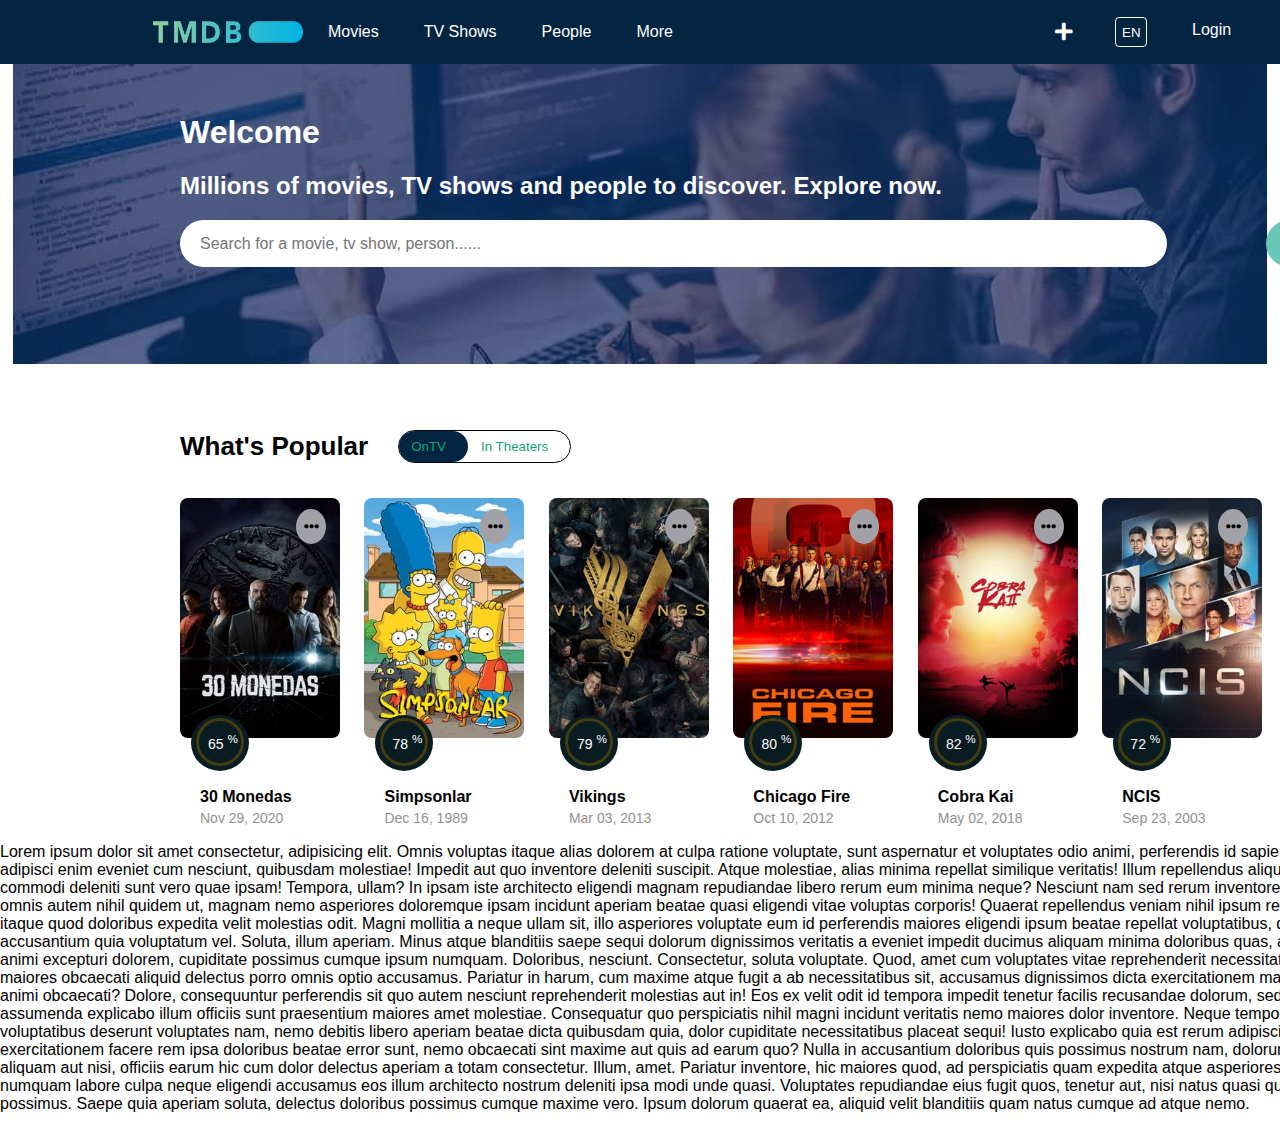
==== index.html @ 89f61e43 "header, card added" ====
<!DOCTYPE html>
<html lang="en">

<head>
    <meta charset="UTF-8">
    <meta name="viewport" content="width=device-width, initial-scale=1.0">
    <link rel="stylesheet" href="main.css">
    <link rel="stylesheet" href="FA/css/all.min.css">
    <title>The Movie Database (TMDb)</title>
</head>

<body>
    <div class="container">
        <div class="header" id="head">
            <div class="header__logo">
                <a href="#">
                    <img src="images/logo.png" alt="">
                </a>
            </div>
            <div class="header__left">
                <ul class="header__links">
                    <li class="header__link">
                        <a href="#">Movies</a>
                        <ul class="header__link-box">
                            <li><a href="#">Popular</a></li>
                            <li><a href="#">Now Playing</a></li>
                            <li><a href="#">Upcoming</a></li>
                            <li><a href="#">Top Rated</a></li>
                        </ul>
                    </li>
                    <li class="header__link">
                        <a href="#">TV Shows</a>
                        <ul class="header__link-box">
                            <li><a href="#">Popular</a></li>
                            <li><a href="#">Airing Today</a></li>
                            <li><a href="#">On TV</a></li>
                            <li><a href="#">Top Rated</a></li>
                        </ul>
                    </li>
                    <li class="header__link">
                        <a href="#">People</a>
                        <ul class="header__link-box">
                            <li><a href="#">Popular People</a></li>
                        </ul>
                    </li>
                    <li class="header__link">
                        <a href="#">More</a>
                        <ul class="header__link-box">
                            <li><a href="#">Discussions</a></li>
                            <li><a href="#">Leaderboard</a></li>
                            <li><a href="#">Support</a></li>
                            <li><a href="#">API</a></li>
                        </ul>
                    </li>
                </ul>
            </div>
            <div class="header__right">
                <i class="fas fa-plus">
                </i>
                <button type="button" class=" header__button">EN</button>
                <a href="#">Login</a>
                <a href="#">JoinTMDb</a>
                <i class="fas fa-search">
                </i>
            </div>
        </div>
        <div class="back">
            <h1>Welcome</h1>
            <h2>Millions of movies, TV shows and people to discover. Explore now.</h2>
            <div class="back__input">
                <input type="text" placeholder="Search for a movie, tv show, person......">
            </div>
            <div class="back__search">
                <button type="button">Search</button>
            </div>
        </div>
        <div class="card__header">
            <h1>What's Popular</h1>
            <div class="card__header-click">
                <button id="on" type=" button" class="click__on" onclick="onn()"><a href="#">OnTV</a></button>
                <button id="off" type=" button" class="click__off" onclick="foo()"><a href="#">In Theaters</a></button>
            </div>
        </div>
        <div class="card">
            <div class="card__block">
                <ul>
                    <li>
                        <i onclick="threeDot()" class=" fas fa-ellipsis-h"></i>
                        <br>
                        <br>
                        <ul class=" card__block-box">
                            <div id="box" class="box__one">
                                <li>
                                    <h5>Want to rate or add this item to a list?</h5>
                                </li>
                                <li><a href="#">Login <i class="fas fa-angle-right"></i></a></li>
                            </div>
                            <div id="box2" class="box__two">
                                <li>
                                    <h5>Not a member?</h5>
                                </li>
                                <li><a href="#">Sign up and join the community <i class="fas fa-angle-right"></i></a>
                                </li>
                            </div>
                        </ul>
                    </li>
                </ul>
                <a href="#"><img src="images/1.jpg" alt=""></a>
                <div class="card__block-percent">
                    <span>65 <sup>%</sup></span>
                    <div class="line__one"></div>
                </div>
                <h4>30 Monedas</h4>
                <p>Nov 29, 2020</p>
            </div>
            <div class="card__block">
                <ul>
                    <li>
                        <i onclick="threeDot()" class=" fas fa-ellipsis-h"></i>
                        <br>
                        <br>
                        <ul class=" card__block-box">
                            <div id="box" class="box__one">
                                <li>
                                    <h5>Want to rate or add this item to a list?</h5>
                                </li>
                                <li><a href="#">Login <i class="fas fa-angle-right"></i></a></li>
                            </div>
                            <div id="box2" class="box__two">
                                <li>
                                    <h5>Not a member?</h5>
                                </li>
                                <li><a href="#">Sign up and join the community <i class="fas fa-angle-right"></i></a>
                                </li>
                            </div>
                        </ul>
                    </li>
                </ul>
                <a href="#"><img src="images/2.jpg" alt=""></a>
                <div class="card__block-percent">
                    <span>78 <sup>%</sup></span>
                    <div class="line__one"></div>
                </div>
                <h4>Simpsonlar</h4>
                <p>Dec 16, 1989</p>
            </div>
            <div class="card__block">
                <ul>
                    <li>
                        <i onclick="threeDot()" class=" fas fa-ellipsis-h"></i>
                        <br>
                        <br>
                        <ul class=" card__block-box">
                            <div id="box" class="box__one">
                                <li>
                                    <h5>Want to rate or add this item to a list?</h5>
                                </li>
                                <li><a href="#">Login <i class="fas fa-angle-right"></i></a></li>
                            </div>
                            <div id="box2" class="box__two">
                                <li>
                                    <h5>Not a member?</h5>
                                </li>
                                <li><a href="#">Sign up and join the community <i class="fas fa-angle-right"></i></a>
                                </li>
                            </div>
                        </ul>
                    </li>
                </ul>
                <a href="#"><img src="images/3.jpg" alt=""></a>
                <div class="card__block-percent">
                    <span>79 <sup>%</sup></span>
                    <div class="line__one"></div>
                </div>
                <h4>Vikings</h4>
                <p>Mar 03, 2013</p>
            </div>
            <div class="card__block">
                <ul>
                    <li>
                        <i onclick="threeDot()" class=" fas fa-ellipsis-h"></i>
                        <br>
                        <br>
                        <ul class=" card__block-box">
                            <div id="box" class="box__one">
                                <li>
                                    <h5>Want to rate or add this item to a list?</h5>
                                </li>
                                <li><a href="#">Login <i class="fas fa-angle-right"></i></a></li>
                            </div>
                            <div id="box2" class="box__two">
                                <li>
                                    <h5>Not a member?</h5>
                                </li>
                                <li><a href="#">Sign up and join the community <i class="fas fa-angle-right"></i></a>
                                </li>
                            </div>
                        </ul>
                    </li>
                </ul>
                <a href="#"><img src="images/4.jpg" alt=""></a>
                <div class="card__block-percent">
                    <span>80 <sup>%</sup></span>
                    <div class="line__one"></div>
                </div>
                <h4>Chicago Fire</h4>
                <p>Oct 10, 2012</p>
            </div>
            <div class="card__block">
                <ul>
                    <li>
                        <i onclick="threeDot()" class=" fas fa-ellipsis-h"></i>
                        <br>
                        <br>
                        <ul class=" card__block-box">
                            <div id="box" class="box__one">
                                <li>
                                    <h5>Want to rate or add this item to a list?</h5>
                                </li>
                                <li><a href="#">Login <i class="fas fa-angle-right"></i></a></li>
                            </div>
                            <div id="box2" class="box__two">
                                <li>
                                    <h5>Not a member?</h5>
                                </li>
                                <li><a href="#">Sign up and join the community <i class="fas fa-angle-right"></i></a>
                                </li>
                            </div>
                        </ul>
                    </li>
                </ul>
                <a href="#"><img src="images/5.jpg" alt=""></a>
                <div class="card__block-percent">
                    <span>82 <sup>%</sup></span>
                    <div class="line__one"></div>
                </div>
                <h4>Cobra Kai</h4>
                <p>May 02, 2018</p>
            </div>
            <div class="card__block">
                <ul>
                    <li>
                        <i onclick="threeDot()" class=" fas fa-ellipsis-h"></i>
                        <br>
                        <br>
                        <ul class=" card__block-box">
                            <div id="box" class="box__one">
                                <li>
                                    <h5>Want to rate or add this item to a list?</h5>
                                </li>
                                <li><a href="#">Login <i class="fas fa-angle-right"></i></a></li>
                            </div>
                            <div id="box2" class="box__two">
                                <li>
                                    <h5>Not a member?</h5>
                                </li>
                                <li><a href="#">Sign up and join the community <i class="fas fa-angle-right"></i></a>
                                </li>
                            </div>
                        </ul>
                    </li>
                </ul>
                <a href="#"><img src="images/6.jpg" alt=""></a>
                <div class="card__block-percent">
                    <span>72 <sup>%</sup></span>
                    <div class="line__one"></div>
                </div>
                <h4>NCIS</h4>
                <p>Sep 23, 2003</p>
            </div>
            <div class="card__block">
                <ul>
                    <li>
                        <i onclick="threeDot()" class=" fas fa-ellipsis-h"></i>
                        <br>
                        <br>
                        <ul class=" card__block-box">
                            <div id="box" class="box__one">
                                <li>
                                    <h5>Want to rate or add this item to a list?</h5>
                                </li>
                                <li><a href="#">Login <i class="fas fa-angle-right"></i></a></li>
                            </div>
                            <div id="box2" class="box__two">
                                <li>
                                    <h5>Not a member?</h5>
                                </li>
                                <li><a href="#">Sign up and join the community <i class="fas fa-angle-right"></i></a>
                                </li>
                            </div>
                        </ul>
                    </li>
                </ul>
                <a href="#"><img src="images/7.jpg" alt=""></a>
                <div class="card__block-percent">
                    <span>81 <sup>%</sup></span>
                    <div class="line__one"></div>
                </div>
                <h4>Chicago Med</h4>
                <p>Nov 17, 2015</p>
            </div>
            <div class="card__block">
                <ul>
                    <li>
                        <i onclick="threeDot()" class=" fas fa-ellipsis-h"></i>
                        <br>
                        <br>
                        <ul class=" card__block-box">
                            <div id="box" class="box__one">
                                <li>
                                    <h5>Want to rate or add this item to a list?</h5>
                                </li>
                                <li><a href="#">Login <i class="fas fa-angle-right"></i></a></li>
                            </div>
                            <div id="box2" class="box__two">
                                <li>
                                    <h5>Not a member?</h5>
                                </li>
                                <li><a href="#">Sign up and join the community <i class="fas fa-angle-right"></i></a>
                                </li>
                            </div>
                        </ul>
                    </li>
                </ul>
                <a href="#"><img src="images/8.jpg" alt=""></a>
                <div class="card__block-percent">
                    <span>71 <sup>%</sup></span>
                    <div class="line__one"></div>
                </div>
                <h4>ドラゴンクエスト ダイの大冒険</h4>
                <p>Oct 02, 2020</p>
            </div>
            <div class="card__block">
                <ul>
                    <li>
                        <i onclick="threeDot()" class=" fas fa-ellipsis-h"></i>
                        <br>
                        <br>
                        <ul class=" card__block-box">
                            <div id="box" class="box__one">
                                <li>
                                    <h5>Want to rate or add this item to a list?</h5>
                                </li>
                                <li><a href="#">Login <i class="fas fa-angle-right"></i></a></li>
                            </div>
                            <div id="box2" class="box__two">
                                <li>
                                    <h5>Not a member?</h5>
                                </li>
                                <li><a href="#">Sign up and join the community <i class="fas fa-angle-right"></i></a>
                                </li>
                            </div>
                        </ul>
                    </li>
                </ul>
                <a href="#"><img src="images/9.jpg" alt=""></a>
                <div class="card__block-percent">
                    <span>82 <sup>%</sup></span>
                    <div class="line__one"></div>
                </div>
                <h4>런닝맨</h4>
                <p>Jul 11, 2010</p>
            </div>
            <div class="card__block">
                <ul>
                    <li>
                        <i onclick="threeDot()" class=" fas fa-ellipsis-h"></i>
                        <br>
                        <br>
                        <ul class=" card__block-box">
                            <div id="box" class="box__one">
                                <li>
                                    <h5>Want to rate or add this item to a list?</h5>
                                </li>
                                <li><a href="#">Login <i class="fas fa-angle-right"></i></a></li>
                            </div>
                            <div id="box2" class="box__two">
                                <li>
                                    <h5>Not a member?</h5>
                                </li>
                                <li><a href="#">Sign up and join the community <i class="fas fa-angle-right"></i></a>
                                </li>
                            </div>
                        </ul>
                    </li>
                </ul>
                <a href="#"><img src="images/11.jpg" alt=""></a>
                <div class="card__block-percent">
                    <span>87 <sup>%</sup></span>
                    <div class="line__one"></div>
                </div>
                <h4>Doktor Kim </h4>
                <p>Mar 26, 2005 </p>
            </div>
            <div class="card__block">
                <ul>
                    <li>
                        <i onclick="threeDot()" class=" fas fa-ellipsis-h"></i>
                        <br>
                        <br>
                        <ul class=" card__block-box">
                            <div id="box" class="box__one">
                                <li>
                                    <h5>Want to rate or add this item to a list?</h5>
                                </li>
                                <li><a href="#">Login <i class="fas fa-angle-right"></i></a></li>
                            </div>
                            <div id="box2" class="box__two">
                                <li>
                                    <h5>Not a member?</h5>
                                </li>
                                <li><a href="#">Sign up and join the community <i class="fas fa-angle-right"></i></a>
                                </li>
                            </div>
                        </ul>
                    </li>
                </ul>
                <a href="#"><img src="images/12.jpg" alt=""></a>
                <div class="card__block-percent">
                    <span>71 <sup>%</sup></span>
                    <div class="line__one"></div>
                </div>
                <h4>進撃の巨人</h4>
                <p>Apr 07, 2013</p>
            </div>
            <div class="card__block">
                <ul>
                    <li>
                        <i onclick="threeDot()" class=" fas fa-ellipsis-h"></i>
                        <br>
                        <br>
                        <ul class=" card__block-box">
                            <div id="box" class="box__one">
                                <li>
                                    <h5>Want to rate or add this item to a list?</h5>
                                </li>
                                <li><a href="#">Login <i class="fas fa-angle-right"></i></a></li>
                            </div>
                            <div id="box2" class="box__two">
                                <li>
                                    <h5>Not a member?</h5>
                                </li>
                                <li><a href="#">Sign up and join the community <i class="fas fa-angle-right"></i></a>
                                </li>
                            </div>
                        </ul>
                    </li>
                </ul>
                <a href="#"><img src="images/13.jpg" alt=""></a>
                <div class="card__block-percent">
                    <span>84 <sup>%</sup></span>
                    <div class="line__one"></div>
                </div>
                <h4>Chilling Adventures of Sabrina</h4>
                <p>Oct 26, 2018</p>
            </div>
            <div class="card__block">
                <ul>
                    <li>
                        <i onclick="threeDot()" class=" fas fa-ellipsis-h"></i>
                        <br>
                        <br>
                        <ul class=" card__block-box">
                            <div id="box" class="box__one">
                                <li>
                                    <h5>Want to rate or add this item to a list?</h5>
                                </li>
                                <li><a href="#">Login <i class="fas fa-angle-right"></i></a></li>
                            </div>
                            <div id="box2" class="box__two">
                                <li>
                                    <h5>Not a member?</h5>
                                </li>
                                <li><a href="#">Sign up and join the community <i class="fas fa-angle-right"></i></a>
                                </li>
                            </div>
                        </ul>
                    </li>
                </ul>
                <a href="#"><img src="images/14.jpg" alt=""></a>
                <div class="card__block-percent">
                    <span>53 <sup>%</sup></span>
                    <div class="line__one"></div>
                </div>
                <h4>The Expanse</h4>
                <p>Dec 14, 2015</p>
            </div>
            <div class="card__block">
                <ul>
                    <li>
                        <i onclick="threeDot()" class=" fas fa-ellipsis-h"></i>
                        <br>
                        <br>
                        <ul class=" card__block-box">
                            <div id="box" class="box__one">
                                <li>
                                    <h5>Want to rate or add this item to a list?</h5>
                                </li>
                                <li><a href="#">Login <i class="fas fa-angle-right"></i></a></li>
                            </div>
                            <div id="box2" class="box__two">
                                <li>
                                    <h5>Not a member?</h5>
                                </li>
                                <li><a href="#">Sign up and join the community <i class="fas fa-angle-right"></i></a>
                                </li>
                            </div>
                        </ul>
                    </li>
                </ul>
                <a href="#"><img src="images/15.jpg" alt=""></a>
                <div class="card__block-percent">
                    <span>78 <sup>%</sup></span>
                    <div class="line__one"></div>
                </div>
                <h4>This Is Us</h4>
                <p>Sep 20, 2016</p>
            </div>
            <div class="card__block">
                <ul>
                    <li>
                        <i onclick="threeDot()" class=" fas fa-ellipsis-h"></i>
                        <br>
                        <br>
                        <ul class=" card__block-box">
                            <div id="box" class="box__one">
                                <li>
                                    <h5>Want to rate or add this item to a list?</h5>
                                </li>
                                <li><a href="#">Login <i class="fas fa-angle-right"></i></a></li>
                            </div>
                            <div id="box2" class="box__two">
                                <li>
                                    <h5>Not a member?</h5>
                                </li>
                                <li><a href="#">Sign up and join the community <i class="fas fa-angle-right"></i></a>
                                </li>
                            </div>
                        </ul>
                    </li>
                </ul>
                <a href="#"><img src="images/16.jpg" alt=""></a>
                <div class="card__block-percent">
                    <span>82 <sup>%</sup></span>
                    <div class="line__one"></div>
                </div>
                <h4>MacGyver</h4>
                <p>Sep 23, 2016</p>
            </div>
            <div class="card__block">
                <ul>
                    <li>
                        <i onclick="threeDot()" class=" fas fa-ellipsis-h"></i>
                        <br>
                        <br>
                        <ul class=" card__block-box">
                            <div id="box" class="box__one">
                                <li>
                                    <h5>Want to rate or add this item to a list?</h5>
                                </li>
                                <li><a href="#">Login <i class="fas fa-angle-right"></i></a></li>
                            </div>
                            <div id="box2" class="box__two">
                                <li>
                                    <h5>Not a member?</h5>
                                </li>
                                <li><a href="#">Sign up and join the community <i class="fas fa-angle-right"></i></a>
                                </li>
                            </div>
                        </ul>
                    </li>
                </ul>
                <a href="#"><img src="images/17.jpg" alt=""></a>
                <div class="card__block-percent">
                    <span>71 <sup>%</sup></span>
                    <div class="line__one"></div>
                </div>
                <h4>ポケットモンスター</h4>
                <p>Apr 01, 1997</p>
            </div>
            <div class="card__block">
                <ul>
                    <li>
                        <i onclick="threeDot()" class=" fas fa-ellipsis-h"></i>
                        <br>
                        <br>
                        <ul class=" card__block-box">
                            <div id="box" class="box__one">
                                <li>
                                    <h5>Want to rate or add this item to a list?</h5>
                                </li>
                                <li><a href="#">Login <i class="fas fa-angle-right"></i></a></li>
                            </div>
                            <div id="box2" class="box__two">
                                <li>
                                    <h5>Not a member?</h5>
                                </li>
                                <li><a href="#">Sign up and join the community <i class="fas fa-angle-right"></i></a>
                                </li>
                            </div>
                        </ul>
                    </li>
                </ul>
                <a href="#"><img src="images/18.jpg" alt=""></a>
                <div class="card__block-percent">
                    <span>68 <sup>%</sup></span>
                    <div class="line__one"></div>
                </div>
                <h4>The Stand</h4>
                <p>Dec 17, 2020</p>
            </div>
            <div class="card__block">
                <ul>
                    <li>
                        <i onclick="threeDot()" class=" fas fa-ellipsis-h"></i>
                        <br>
                        <br>
                        <ul class=" card__block-box">
                            <div id="box" class="box__one">
                                <li>
                                    <h5>Want to rate or add this item to a list?</h5>
                                </li>
                                <li><a href="#">Login <i class="fas fa-angle-right"></i></a></li>
                            </div>
                            <div id="box2" class="box__two">
                                <li>
                                    <h5>Not a member?</h5>
                                </li>
                                <li><a href="#">Sign up and join the community <i class="fas fa-angle-right"></i></a>
                                </li>
                            </div>
                        </ul>
                    </li>
                </ul>
                <a href="#"><img src="images/19.jpg" alt=""></a>
                <div class="card__block-percent">
                    <span>77 <sup>%</sup></span>
                    <div class="line__one"></div>
                </div>
                <h4>デジモンアドベンチャー：</h4>
                <p>Apr 05, 2020</p>
            </div>
            <div class="card__block">
                <ul>
                    <li>
                        <i onclick="threeDot()" class=" fas fa-ellipsis-h"></i>
                        <br>
                        <br>
                        <ul class=" card__block-box">
                            <div id="box" class="box__one">
                                <li>
                                    <h5>Want to rate or add this item to a list?</h5>
                                </li>
                                <li><a href="#">Login <i class="fas fa-angle-right"></i></a></li>
                            </div>
                            <div id="box2" class="box__two">
                                <li>
                                    <h5>Not a member?</h5>
                                </li>
                                <li><a href="#">Sign up and join the community <i class="fas fa-angle-right"></i></a>
                                </li>
                            </div>
                        </ul>
                    </li>
                </ul>
                <a href="#"><img src="images/20.jpg" alt=""></a>
                <div class="card__block-percent">
                    <span>75 <sup>%</sup></span>
                    <div class="line__one"></div>
                </div>
                <h4>デジモンアドベンチャー：</h4>
                <p>Apr 05, 2020</p>
            </div>
        </div>

        <p>Lorem ipsum dolor sit amet consectetur, adipisicing elit. Omnis voluptas itaque alias dolorem at culpa
            ratione voluptate, sunt aspernatur et voluptates odio animi, perferendis id sapiente fugit esse provident
            adipisci enim eveniet cum nesciunt, quibusdam molestiae! Impedit aut quo inventore deleniti suscipit. Atque
            molestiae, alias minima repellat similique veritatis! Illum repellendus aliquid tempora dolorum commodi
            deleniti sunt vero quae ipsam! Tempora, ullam? In ipsam iste architecto eligendi magnam repudiandae libero
            rerum eum minima neque? Nesciunt nam sed rerum inventore architecto blanditiis iure omnis autem nihil quidem
            ut, magnam nemo asperiores doloremque ipsam incidunt aperiam beatae quasi eligendi vitae voluptas corporis!
            Quaerat repellendus veniam nihil ipsum rerum itaque! Quasi alias itaque quod doloribus expedita velit
            molestias odit. Magni mollitia a neque ullam sit, illo asperiores voluptate eum id perferendis maiores
            eligendi ipsum beatae repellat voluptatibus, quod recusandae accusantium quia voluptatum vel. Soluta, illum
            aperiam. Minus atque blanditiis saepe sequi dolorum dignissimos veritatis a eveniet impedit ducimus aliquam
            minima doloribus quas, aliquid quos pariatur in animi excepturi dolorem, cupiditate possimus cumque ipsum
            numquam. Doloribus, nesciunt. Consectetur, soluta voluptate. Quod, amet cum voluptates vitae reprehenderit
            necessitatibus labore ut repellendus maiores obcaecati aliquid delectus porro omnis optio accusamus.
            Pariatur in harum, cum maxime atque fugit a ab necessitatibus sit, accusamus dignissimos dicta
            exercitationem maiores at dolores ratione animi obcaecati? Dolore, consequuntur perferendis sit quo autem
            nesciunt reprehenderit molestias aut in! Eos ex velit odit id tempora impedit tenetur facilis recusandae
            dolorum, sed laudantium rem fuga assumenda explicabo illum officiis sunt praesentium maiores amet molestiae.
            Consequatur quo perspiciatis nihil magni incidunt veritatis nemo maiores dolor inventore. Neque tempora
            asperiores et, reiciendis voluptatibus deserunt voluptates nam, nemo debitis libero aperiam beatae dicta
            quibusdam quia, dolor cupiditate necessitatibus placeat sequi! Iusto explicabo quia est rerum adipisci alias
            architecto exercitationem facere rem ipsa doloribus beatae error sunt, nemo obcaecati sint maxime aut quis
            ad earum quo? Nulla in accusantium doloribus quis possimus nostrum nam, dolorum, asperiores vitae incidunt
            aliquam aut nisi, officiis earum hic cum dolor delectus aperiam a totam consectetur. Illum, amet. Pariatur
            inventore, hic maiores quod, ad perspiciatis quam expedita atque asperiores obcaecati minima numquam labore
            culpa neque eligendi accusamus eos illum architecto nostrum deleniti ipsa modi unde quasi. Voluptates
            repudiandae eius fugit quos, tenetur aut, nisi natus quasi quis deserunt quisquam possimus. Saepe quia
            aperiam soluta, delectus doloribus possimus cumque maxime vero. Ipsum dolorum quaerat ea, aliquid velit
            blanditiis quam natus cumque ad atque nemo.</p>



        <script src="main.js"></script>
</body>

</html>
---- main.css ----
body {
  margin: 0;
  padding: 0;
  box-sizing: border-box;
  font-family: sans-serif;
  width: 1480px;
}
.container {
  width: 100%;
}
.header {
  width: 100%;
  height: 28px;
  background-color: #032541;
  padding: 18px;
  display: flex;
  align-items: center;
}
.header__logo,a,img {
  width: 150px;
  height: 22px;
  margin-left: 45px;
  margin-right: 30px;
  cursor: pointer;
}
.header__left{
  display: flex;
  justify-content: flex-start;
  width: 500px;
}
.header__links{
  list-style: none;
  display: flex;
  justify-content: space-between;
  align-items: center;
  margin-left: 0px;
}
.header__links li a{
  list-style: none;
  margin-right: 0px;
  padding: 10px 0;
}
.header__link{
  text-decoration: none;
  color: white;
  list-style: none;
}
.header__link a{
  text-decoration: none;
}
.header__link-box{
  display: none;
  background-color: white;
  border: none;
  border-radius: 6px;
  position: absolute;
  margin-top: 10px;
  padding: 12px;
  z-index: 1;
}
.header__link-box li{
  list-style: none;
  margin: 0;
  padding: 5px;
}
.header__link-box li a{
  color: black;
  text-decoration: none;
}
.header__link-box li:hover{
  background-color: rgb(243, 241, 240);
}
.header__link:hover .header__link-box{
  display: block;
}
.header__right{
  width: 150px;
  display: flex;
  align-items: center;
  /* justify-content: flex-start; */
  margin-left: 300px;
}
.fa-plus{
  font-size: 20px;
  color: white;
  cursor: pointer;
  padding: 12px;
  margin-right: 30px;
}
.header__button{
  border: 1px solid white;
  background: none;
  width: 32px;
  height: 30px;
  color: white;
  border-radius: 4px;
  cursor: pointer;
}
.header__button:hover{
  background-color: white;
  color: black;
}
.fa-search{
  font-size: 20px;
  color: white;
  cursor: pointer;
  padding: 12px;
  color: #09B5E1;
}
.header__right,a{
  color: white;
  cursor: pointer;
  text-decoration: none;
}
.back{
  background-image: url(./images/back.jpg);
  width: 100%;
  height: 300px;
  background-repeat: no-repeat;
  background-position: center;
  margin-top: 0;
  padding: 0;
  position: absolute;
}
.back h1{
  color: white;
  margin-left: 180px;
  margin-top: 50px;
}
.back h2 {
  color: white;
  margin-left: 180px;
}
.back__input {
  width: 74%;
  margin-left: 180px;
  position: absolute;
  box-sizing: border-box;
}
.back__input input {
  width: 100%;
  height: 35px;
  font-size: 16px;
  border-radius: 26px;
  outline: none;
  border: none;
  padding: 6px 20px;
  color: #7f7f7f;
}
.back__search {
  position: absolute;
  margin-left: 1266px;
}
.back__search button {
  width: 100%;
  height: 47px;
  font-size: 16px;
  border-radius: 26px;
  outline: none;
  border: none;
  background-color: #68c7b5;
  padding: 6px 20px;
  cursor: pointer;
  color: white;
}
.back__search button:hover{
  color: black;
}
.card__header {
  display: flex;
  margin-top: 350px;
  align-items: center;
}
.card__header h1 {
  font-size: 26px;
  margin-left: 180px;
  margin-right: 30px;
}
.card__header-click {
  border: 0.5px solid black;
  border-radius: 20px;
  width: 171px;
  display: flex;
  justify-content: flex-start;
}
.click__on a{
  margin-right: 10px;
  color: #13a375;
  margin-left: 0px;
}
.click__on{
  margin-right: 1px;
  outline: none;
  border: none;
  padding: 8px 12px;
  border-radius: 20px;
  background-color: #032541;
  transition: 0.5s;
}
.click__off a{
  margin-right: 10px;
  color: #13a375;
  margin-left: 0px;
}
.click__off{
  outline: none;
  border: none;
  padding: 8px 12px;
  border-radius: 20px;
  background: none;
  transition: 0.5s;
}
.card{
  overflow: auto;
  white-space: nowrap;
  margin-left: 80px;
  width: 1310px;
}
.card__block{
  display: inline-block;
  width: 160px;
  height: 240px;
  border-radius: 8px;
  padding: 10px;
  margin-top: -140px;
}
.card__block a img{
  width: 100%;
  height: 100%;
  border-radius: 8px;
}
.card__block h4{
  margin-left: 110px;
  margin-bottom: -10px;
  width: 80px;
  margin-top: -10px;
}
.card__block p{
  margin-left: 110px;
  font-size: 14px;
  color: #919191;
}
.card__block ul li{
  list-style: none;
}
.card__block-box{
  margin-top: 65px;
  position: absolute;
  display: block;
}
.fa-ellipsis-h{
  width: 30px;
  height: 25px;
  border-radius: 50%;
  font-size: 15px;
  background-color: #a1a1a7;
  border: none;
  outline: none;
  margin-top: 60px;
  text-align: center;
  left: 300px;
  cursor: pointer;
  padding: 10px 0 0 0;
  transform: translate(166px, 80px);
}
.fa-ellipsis-h:hover{
  background-color: #0EB5DE;
}
.box__one{
  border: 0.5px solid black;
  border-radius: 6px 6px 0 0;
  background-color: white;
  display: none;
  padding: 0 12px;
  width: 270px;
  z-index: 1;
}
.box__one a{
  text-decoration: none;
  color: #032541;
  margin-left: 0px;
  padding: 0.6rem 0;
  font-size: 16px;
}
.box__two{
  border: 0.5px solid black;
  border-radius: 0 0 6px 6px;
  background-color: white;
  display: none;
  padding: 0 12px;
  width: 270px;
  z-index: 1;

}
.box__two li a{
  text-decoration: none;
  color: #032541;
  margin-left: 0px;
  padding: 0.6rem 0;
  font-size: 16px;
}
.box__one li a:hover{
  background-color: #032541;
  color: white;
}
.box__two li a:hover{
  background-color: #032541;
  color: white;
}
.card__block-percent{
  width: 52px;
  height: 38px;
  background-color: #081C22;
  border-radius: 50%;
  color: white;
  text-align: center;
  padding: 18px 0 0 6px;
  transform: translate(101px, -27px);
  font-size: 14px;
}
.line__one{
  width: 42px;
  height: 42px;
  border: 3px solid #423D0F;
  background-color: none;
  border-radius: 50%;
  transform: translate(-1px, -34px);
  background: none;
}
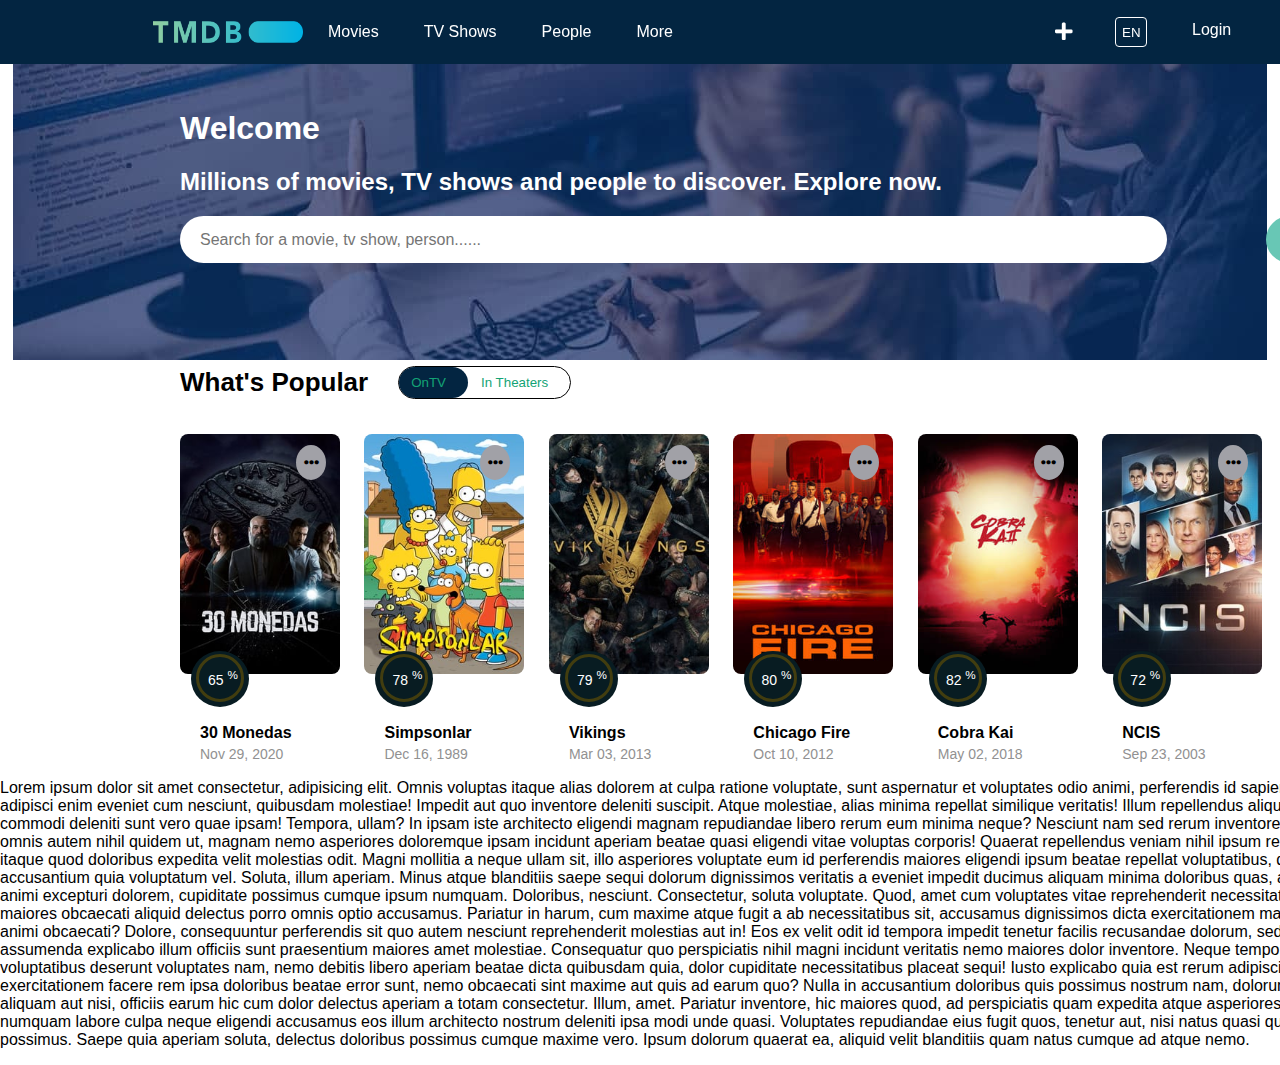
==== commit eb8a1955: "menu scroll and card__block box added" ====
--- a/index.html
+++ b/index.html
@@ -11,7 +11,7 @@
 
 <body>
     <div class="container">
-        <div class="header" id="head">
+        <div class="header" id="navbar">
             <div class="header__logo">
                 <a href="#">
                     <img src="images/logo.png" alt="">
@@ -78,14 +78,14 @@
             <h1>What's Popular</h1>
             <div class="card__header-click">
                 <button id="on" type=" button" class="click__on" onclick="onn()"><a href="#">OnTV</a></button>
-                <button id="off" type=" button" class="click__off" onclick="foo()"><a href="#">In Theaters</a></button>
+                <button id="off" type=" button" class="click__off" onclick="off()"><a href="#">In Theaters</a></button>
             </div>
         </div>
-        <div class="card">
-            <div class="card__block">
-                <ul>
-                    <li>
-                        <i onclick="threeDot()" class=" fas fa-ellipsis-h"></i>
+        <div class="card" id="card__tv">
+            <div class="card__block">
+                <ul>
+                    <li>
+                        <i onclick="threeDot1()" class=" fas fa-ellipsis-h"></i>
                         <br>
                         <br>
                         <ul class=" card__block-box">
@@ -95,17 +95,17 @@
                                 </li>
                                 <li><a href="#">Login <i class="fas fa-angle-right"></i></a></li>
                             </div>
-                            <div id="box2" class="box__two">
-                                <li>
-                                    <h5>Not a member?</h5>
-                                </li>
-                                <li><a href="#">Sign up and join the community <i class="fas fa-angle-right"></i></a>
-                                </li>
-                            </div>
-                        </ul>
-                    </li>
-                </ul>
-                <a href="#"><img src="images/1.jpg" alt=""></a>
+                            <div id="box1" class="box__two">
+                                <li>
+                                    <h5>Not a member?</h5>
+                                </li>
+                                <li><a href="#">Sign up and join the community <i class="fas fa-angle-right"></i></a>
+                                </li>
+                            </div>
+                        </ul>
+                    </li>
+                </ul>
+                <a href="#" onclick="threeDot()"><img src="images/1.jpg" alt=""></a>
                 <div class="card__block-percent">
                     <span>65 <sup>%</sup></span>
                     <div class="line__one"></div>
@@ -116,17 +116,18 @@
             <div class="card__block">
                 <ul>
                     <li>
-                        <i onclick="threeDot()" class=" fas fa-ellipsis-h"></i>
-                        <br>
-                        <br>
-                        <ul class=" card__block-box">
-                            <div id="box" class="box__one">
-                                <li>
-                                    <h5>Want to rate or add this item to a list?</h5>
-                                </li>
-                                <li><a href="#">Login <i class="fas fa-angle-right"></i></a></li>
-                            </div>
-                            <div id="box2" class="box__two">
+                        <i onclick="threeDot2()" class=" fas fa-ellipsis-h"></i>
+                        <br>
+                        <br>
+                        <ul class=" card__block-box">
+                            <div id="box2" class="box__one">
+                                <li>
+                                    <h5>Want to rate or add this item to a list?</h5>
+                                </li>
+                                <li><a href=" #">Login <i class="fas fa-angle-right"></i></a>
+                                </li>
+                            </div>
+                            <div id="box3" class="box__two">
                                 <li>
                                     <h5>Not a member?</h5>
                                 </li>
@@ -147,17 +148,17 @@
             <div class="card__block">
                 <ul>
                     <li>
-                        <i onclick="threeDot()" class=" fas fa-ellipsis-h"></i>
-                        <br>
-                        <br>
-                        <ul class=" card__block-box">
-                            <div id="box" class="box__one">
-                                <li>
-                                    <h5>Want to rate or add this item to a list?</h5>
-                                </li>
-                                <li><a href="#">Login <i class="fas fa-angle-right"></i></a></li>
-                            </div>
-                            <div id="box2" class="box__two">
+                        <i onclick="threeDot3()" class=" fas fa-ellipsis-h"></i>
+                        <br>
+                        <br>
+                        <ul class=" card__block-box">
+                            <div id="box4" class="box__one">
+                                <li>
+                                    <h5>Want to rate or add this item to a list?</h5>
+                                </li>
+                                <li><a href="#">Login <i class="fas fa-angle-right"></i></a></li>
+                            </div>
+                            <div id="box5" class="box__two">
                                 <li>
                                     <h5>Not a member?</h5>
                                 </li>
@@ -178,17 +179,17 @@
             <div class="card__block">
                 <ul>
                     <li>
-                        <i onclick="threeDot()" class=" fas fa-ellipsis-h"></i>
-                        <br>
-                        <br>
-                        <ul class=" card__block-box">
-                            <div id="box" class="box__one">
-                                <li>
-                                    <h5>Want to rate or add this item to a list?</h5>
-                                </li>
-                                <li><a href="#">Login <i class="fas fa-angle-right"></i></a></li>
-                            </div>
-                            <div id="box2" class="box__two">
+                        <i onclick="threeDot4()" class=" fas fa-ellipsis-h"></i>
+                        <br>
+                        <br>
+                        <ul class=" card__block-box">
+                            <div id="box6" class="box__one">
+                                <li>
+                                    <h5>Want to rate or add this item to a list?</h5>
+                                </li>
+                                <li><a href="#">Login <i class="fas fa-angle-right"></i></a></li>
+                            </div>
+                            <div id="box7" class="box__two">
                                 <li>
                                     <h5>Not a member?</h5>
                                 </li>
@@ -209,17 +210,17 @@
             <div class="card__block">
                 <ul>
                     <li>
-                        <i onclick="threeDot()" class=" fas fa-ellipsis-h"></i>
-                        <br>
-                        <br>
-                        <ul class=" card__block-box">
-                            <div id="box" class="box__one">
-                                <li>
-                                    <h5>Want to rate or add this item to a list?</h5>
-                                </li>
-                                <li><a href="#">Login <i class="fas fa-angle-right"></i></a></li>
-                            </div>
-                            <div id="box2" class="box__two">
+                        <i onclick="threeDot5()" class=" fas fa-ellipsis-h"></i>
+                        <br>
+                        <br>
+                        <ul class=" card__block-box">
+                            <div id="box8" class="box__one">
+                                <li>
+                                    <h5>Want to rate or add this item to a list?</h5>
+                                </li>
+                                <li><a href="#">Login <i class="fas fa-angle-right"></i></a></li>
+                            </div>
+                            <div id="box9" class="box__two">
                                 <li>
                                     <h5>Not a member?</h5>
                                 </li>
@@ -240,17 +241,17 @@
             <div class="card__block">
                 <ul>
                     <li>
-                        <i onclick="threeDot()" class=" fas fa-ellipsis-h"></i>
-                        <br>
-                        <br>
-                        <ul class=" card__block-box">
-                            <div id="box" class="box__one">
-                                <li>
-                                    <h5>Want to rate or add this item to a list?</h5>
-                                </li>
-                                <li><a href="#">Login <i class="fas fa-angle-right"></i></a></li>
-                            </div>
-                            <div id="box2" class="box__two">
+                        <i onclick="threeDot6()" class=" fas fa-ellipsis-h"></i>
+                        <br>
+                        <br>
+                        <ul class=" card__block-box">
+                            <div id="box10" class="box__one">
+                                <li>
+                                    <h5>Want to rate or add this item to a list?</h5>
+                                </li>
+                                <li><a href="#">Login <i class="fas fa-angle-right"></i></a></li>
+                            </div>
+                            <div id="box11" class="box__two">
                                 <li>
                                     <h5>Not a member?</h5>
                                 </li>
@@ -271,17 +272,17 @@
             <div class="card__block">
                 <ul>
                     <li>
-                        <i onclick="threeDot()" class=" fas fa-ellipsis-h"></i>
-                        <br>
-                        <br>
-                        <ul class=" card__block-box">
-                            <div id="box" class="box__one">
-                                <li>
-                                    <h5>Want to rate or add this item to a list?</h5>
-                                </li>
-                                <li><a href="#">Login <i class="fas fa-angle-right"></i></a></li>
-                            </div>
-                            <div id="box2" class="box__two">
+                        <i onclick="threeDot7()" class=" fas fa-ellipsis-h"></i>
+                        <br>
+                        <br>
+                        <ul class=" card__block-box">
+                            <div id="box12" class="box__one">
+                                <li>
+                                    <h5>Want to rate or add this item to a list?</h5>
+                                </li>
+                                <li><a href="#">Login <i class="fas fa-angle-right"></i></a></li>
+                            </div>
+                            <div id="box13" class="box__two">
                                 <li>
                                     <h5>Not a member?</h5>
                                 </li>
@@ -302,17 +303,17 @@
             <div class="card__block">
                 <ul>
                     <li>
-                        <i onclick="threeDot()" class=" fas fa-ellipsis-h"></i>
-                        <br>
-                        <br>
-                        <ul class=" card__block-box">
-                            <div id="box" class="box__one">
-                                <li>
-                                    <h5>Want to rate or add this item to a list?</h5>
-                                </li>
-                                <li><a href="#">Login <i class="fas fa-angle-right"></i></a></li>
-                            </div>
-                            <div id="box2" class="box__two">
+                        <i onclick="threeDot8()" class=" fas fa-ellipsis-h"></i>
+                        <br>
+                        <br>
+                        <ul class=" card__block-box">
+                            <div id="box14" class="box__one">
+                                <li>
+                                    <h5>Want to rate or add this item to a list?</h5>
+                                </li>
+                                <li><a href="#">Login <i class="fas fa-angle-right"></i></a></li>
+                            </div>
+                            <div id="box15" class="box__two">
                                 <li>
                                     <h5>Not a member?</h5>
                                 </li>
@@ -333,17 +334,17 @@
             <div class="card__block">
                 <ul>
                     <li>
-                        <i onclick="threeDot()" class=" fas fa-ellipsis-h"></i>
-                        <br>
-                        <br>
-                        <ul class=" card__block-box">
-                            <div id="box" class="box__one">
-                                <li>
-                                    <h5>Want to rate or add this item to a list?</h5>
-                                </li>
-                                <li><a href="#">Login <i class="fas fa-angle-right"></i></a></li>
-                            </div>
-                            <div id="box2" class="box__two">
+                        <i onclick="threeDot9()" class=" fas fa-ellipsis-h"></i>
+                        <br>
+                        <br>
+                        <ul class=" card__block-box">
+                            <div id="box16" class="box__one">
+                                <li>
+                                    <h5>Want to rate or add this item to a list?</h5>
+                                </li>
+                                <li><a href="#">Login <i class="fas fa-angle-right"></i></a></li>
+                            </div>
+                            <div id="box17" class="box__two">
                                 <li>
                                     <h5>Not a member?</h5>
                                 </li>
@@ -364,17 +365,17 @@
             <div class="card__block">
                 <ul>
                     <li>
-                        <i onclick="threeDot()" class=" fas fa-ellipsis-h"></i>
-                        <br>
-                        <br>
-                        <ul class=" card__block-box">
-                            <div id="box" class="box__one">
-                                <li>
-                                    <h5>Want to rate or add this item to a list?</h5>
-                                </li>
-                                <li><a href="#">Login <i class="fas fa-angle-right"></i></a></li>
-                            </div>
-                            <div id="box2" class="box__two">
+                        <i onclick="threeDot10()" class=" fas fa-ellipsis-h"></i>
+                        <br>
+                        <br>
+                        <ul class=" card__block-box">
+                            <div id="box18" class="box__one">
+                                <li>
+                                    <h5>Want to rate or add this item to a list?</h5>
+                                </li>
+                                <li><a href="#">Login <i class="fas fa-angle-right"></i></a></li>
+                            </div>
+                            <div id="box19" class="box__two">
                                 <li>
                                     <h5>Not a member?</h5>
                                 </li>
@@ -395,17 +396,17 @@
             <div class="card__block">
                 <ul>
                     <li>
-                        <i onclick="threeDot()" class=" fas fa-ellipsis-h"></i>
-                        <br>
-                        <br>
-                        <ul class=" card__block-box">
-                            <div id="box" class="box__one">
-                                <li>
-                                    <h5>Want to rate or add this item to a list?</h5>
-                                </li>
-                                <li><a href="#">Login <i class="fas fa-angle-right"></i></a></li>
-                            </div>
-                            <div id="box2" class="box__two">
+                        <i onclick="threeDot11()" class=" fas fa-ellipsis-h"></i>
+                        <br>
+                        <br>
+                        <ul class=" card__block-box">
+                            <div id="box20" class="box__one">
+                                <li>
+                                    <h5>Want to rate or add this item to a list?</h5>
+                                </li>
+                                <li><a href="#">Login <i class="fas fa-angle-right"></i></a></li>
+                            </div>
+                            <div id="box21" class="box__two">
                                 <li>
                                     <h5>Not a member?</h5>
                                 </li>
@@ -426,17 +427,17 @@
             <div class="card__block">
                 <ul>
                     <li>
-                        <i onclick="threeDot()" class=" fas fa-ellipsis-h"></i>
-                        <br>
-                        <br>
-                        <ul class=" card__block-box">
-                            <div id="box" class="box__one">
-                                <li>
-                                    <h5>Want to rate or add this item to a list?</h5>
-                                </li>
-                                <li><a href="#">Login <i class="fas fa-angle-right"></i></a></li>
-                            </div>
-                            <div id="box2" class="box__two">
+                        <i onclick="threeDot12()" class=" fas fa-ellipsis-h"></i>
+                        <br>
+                        <br>
+                        <ul class=" card__block-box">
+                            <div id="box22" class="box__one">
+                                <li>
+                                    <h5>Want to rate or add this item to a list?</h5>
+                                </li>
+                                <li><a href="#">Login <i class="fas fa-angle-right"></i></a></li>
+                            </div>
+                            <div id="box23" class="box__two">
                                 <li>
                                     <h5>Not a member?</h5>
                                 </li>
@@ -457,17 +458,17 @@
             <div class="card__block">
                 <ul>
                     <li>
-                        <i onclick="threeDot()" class=" fas fa-ellipsis-h"></i>
-                        <br>
-                        <br>
-                        <ul class=" card__block-box">
-                            <div id="box" class="box__one">
-                                <li>
-                                    <h5>Want to rate or add this item to a list?</h5>
-                                </li>
-                                <li><a href="#">Login <i class="fas fa-angle-right"></i></a></li>
-                            </div>
-                            <div id="box2" class="box__two">
+                        <i onclick="threeDot13()" class=" fas fa-ellipsis-h"></i>
+                        <br>
+                        <br>
+                        <ul class=" card__block-box">
+                            <div id="box24" class="box__one">
+                                <li>
+                                    <h5>Want to rate or add this item to a list?</h5>
+                                </li>
+                                <li><a href="#">Login <i class="fas fa-angle-right"></i></a></li>
+                            </div>
+                            <div id="box25" class="box__two">
                                 <li>
                                     <h5>Not a member?</h5>
                                 </li>
@@ -488,17 +489,17 @@
             <div class="card__block">
                 <ul>
                     <li>
-                        <i onclick="threeDot()" class=" fas fa-ellipsis-h"></i>
-                        <br>
-                        <br>
-                        <ul class=" card__block-box">
-                            <div id="box" class="box__one">
-                                <li>
-                                    <h5>Want to rate or add this item to a list?</h5>
-                                </li>
-                                <li><a href="#">Login <i class="fas fa-angle-right"></i></a></li>
-                            </div>
-                            <div id="box2" class="box__two">
+                        <i onclick="threeDot14()" class=" fas fa-ellipsis-h"></i>
+                        <br>
+                        <br>
+                        <ul class=" card__block-box">
+                            <div id="box26" class="box__one">
+                                <li>
+                                    <h5>Want to rate or add this item to a list?</h5>
+                                </li>
+                                <li><a href="#">Login <i class="fas fa-angle-right"></i></a></li>
+                            </div>
+                            <div id="box27" class="box__two">
                                 <li>
                                     <h5>Not a member?</h5>
                                 </li>
@@ -519,17 +520,17 @@
             <div class="card__block">
                 <ul>
                     <li>
-                        <i onclick="threeDot()" class=" fas fa-ellipsis-h"></i>
-                        <br>
-                        <br>
-                        <ul class=" card__block-box">
-                            <div id="box" class="box__one">
-                                <li>
-                                    <h5>Want to rate or add this item to a list?</h5>
-                                </li>
-                                <li><a href="#">Login <i class="fas fa-angle-right"></i></a></li>
-                            </div>
-                            <div id="box2" class="box__two">
+                        <i onclick="threeDot15()" class=" fas fa-ellipsis-h"></i>
+                        <br>
+                        <br>
+                        <ul class=" card__block-box">
+                            <div id="box28" class="box__one">
+                                <li>
+                                    <h5>Want to rate or add this item to a list?</h5>
+                                </li>
+                                <li><a href="#">Login <i class="fas fa-angle-right"></i></a></li>
+                            </div>
+                            <div id="box29" class="box__two">
                                 <li>
                                     <h5>Not a member?</h5>
                                 </li>
@@ -550,17 +551,17 @@
             <div class="card__block">
                 <ul>
                     <li>
-                        <i onclick="threeDot()" class=" fas fa-ellipsis-h"></i>
-                        <br>
-                        <br>
-                        <ul class=" card__block-box">
-                            <div id="box" class="box__one">
-                                <li>
-                                    <h5>Want to rate or add this item to a list?</h5>
-                                </li>
-                                <li><a href="#">Login <i class="fas fa-angle-right"></i></a></li>
-                            </div>
-                            <div id="box2" class="box__two">
+                        <i onclick="threeDot16()" class=" fas fa-ellipsis-h"></i>
+                        <br>
+                        <br>
+                        <ul class=" card__block-box">
+                            <div id="box30" class="box__one">
+                                <li>
+                                    <h5>Want to rate or add this item to a list?</h5>
+                                </li>
+                                <li><a href="#">Login <i class="fas fa-angle-right"></i></a></li>
+                            </div>
+                            <div id="box31" class="box__two">
                                 <li>
                                     <h5>Not a member?</h5>
                                 </li>
@@ -581,17 +582,17 @@
             <div class="card__block">
                 <ul>
                     <li>
-                        <i onclick="threeDot()" class=" fas fa-ellipsis-h"></i>
-                        <br>
-                        <br>
-                        <ul class=" card__block-box">
-                            <div id="box" class="box__one">
-                                <li>
-                                    <h5>Want to rate or add this item to a list?</h5>
-                                </li>
-                                <li><a href="#">Login <i class="fas fa-angle-right"></i></a></li>
-                            </div>
-                            <div id="box2" class="box__two">
+                        <i onclick="threeDot17()" class=" fas fa-ellipsis-h"></i>
+                        <br>
+                        <br>
+                        <ul class=" card__block-box">
+                            <div id="box32" class="box__one">
+                                <li>
+                                    <h5>Want to rate or add this item to a list?</h5>
+                                </li>
+                                <li><a href="#">Login <i class="fas fa-angle-right"></i></a></li>
+                            </div>
+                            <div id="box33" class="box__two">
                                 <li>
                                     <h5>Not a member?</h5>
                                 </li>
@@ -612,17 +613,17 @@
             <div class="card__block">
                 <ul>
                     <li>
-                        <i onclick="threeDot()" class=" fas fa-ellipsis-h"></i>
-                        <br>
-                        <br>
-                        <ul class=" card__block-box">
-                            <div id="box" class="box__one">
-                                <li>
-                                    <h5>Want to rate or add this item to a list?</h5>
-                                </li>
-                                <li><a href="#">Login <i class="fas fa-angle-right"></i></a></li>
-                            </div>
-                            <div id="box2" class="box__two">
+                        <i onclick="threeDot18()" class=" fas fa-ellipsis-h"></i>
+                        <br>
+                        <br>
+                        <ul class=" card__block-box">
+                            <div id="box34" class="box__one">
+                                <li>
+                                    <h5>Want to rate or add this item to a list?</h5>
+                                </li>
+                                <li><a href="#">Login <i class="fas fa-angle-right"></i></a></li>
+                            </div>
+                            <div id="box35" class="box__two">
                                 <li>
                                     <h5>Not a member?</h5>
                                 </li>
@@ -643,17 +644,17 @@
             <div class="card__block">
                 <ul>
                     <li>
-                        <i onclick="threeDot()" class=" fas fa-ellipsis-h"></i>
-                        <br>
-                        <br>
-                        <ul class=" card__block-box">
-                            <div id="box" class="box__one">
-                                <li>
-                                    <h5>Want to rate or add this item to a list?</h5>
-                                </li>
-                                <li><a href="#">Login <i class="fas fa-angle-right"></i></a></li>
-                            </div>
-                            <div id="box2" class="box__two">
+                        <i onclick="threeDot19()" class=" fas fa-ellipsis-h"></i>
+                        <br>
+                        <br>
+                        <ul class=" card__block-box">
+                            <div id="box36" class="box__one">
+                                <li>
+                                    <h5>Want to rate or add this item to a list?</h5>
+                                </li>
+                                <li><a href="#">Login <i class="fas fa-angle-right"></i></a></li>
+                            </div>
+                            <div id="box37" class="box__two">
                                 <li>
                                     <h5>Not a member?</h5>
                                 </li>
@@ -672,40 +673,509 @@
                 <p>Apr 05, 2020</p>
             </div>
         </div>
+        <div class="card" id="card__theater">
+            <div class="card__block">
+                <ul>
+                    <li>
+                        <i onclick="threeDot1()" class=" fas fa-ellipsis-h"></i>
+                        <br>
+                        <br>
+                        <ul class=" card__block-box">
+                            <div id="box" class="box__one">
+                                <li>
+                                    <h5>Want to rate or add this item to a list?</h5>
+                                </li>
+                                <li><a href="#">Login <i class="fas fa-angle-right"></i></a></li>
+                            </div>
+                            <div id="box1" class="box__two">
+                                <li>
+                                    <h5>Not a member?</h5>
+                                </li>
+                                <li><a href="#">Sign up and join the community <i class="fas fa-angle-right"></i></a>
+                                </li>
+                            </div>
+                        </ul>
+                    </li>
+                </ul>
+                <a href="#" onclick="threeDot()"><img src="images/21.jpg" alt=""></a>
+                <div class="card__block-percent">
+                    <span>65 <sup>%</sup></span>
+                    <div class="line__one"></div>
+                </div>
+                <h4>30 Monedas</h4>
+                <p>Nov 29, 2020</p>
+            </div>
+            <div class="card__block">
+                <ul>
+                    <li>
+                        <i onclick="threeDot2()" class=" fas fa-ellipsis-h"></i>
+                        <br>
+                        <br>
+                        <ul class=" card__block-box">
+                            <div id="box2" class="box__one">
+                                <li>
+                                    <h5>Want to rate or add this item to a list?</h5>
+                                </li>
+                                <li><a href=" #">Login <i class="fas fa-angle-right"></i></a>
+                                </li>
+                            </div>
+                            <div id="box3" class="box__two">
+                                <li>
+                                    <h5>Not a member?</h5>
+                                </li>
+                                <li><a href="#">Sign up and join the community <i class="fas fa-angle-right"></i></a>
+                                </li>
+                            </div>
+                        </ul>
+                    </li>
+                </ul>
+                <a href="#"><img src="images/22.jpg" alt=""></a>
+                <div class="card__block-percent">
+                    <span>78 <sup>%</sup></span>
+                    <div class="line__one"></div>
+                </div>
+                <h4>Simpsonlar</h4>
+                <p>Dec 16, 1989</p>
+            </div>
+            <div class="card__block">
+                <ul>
+                    <li>
+                        <i onclick="threeDot3()" class=" fas fa-ellipsis-h"></i>
+                        <br>
+                        <br>
+                        <ul class=" card__block-box">
+                            <div id="box4" class="box__one">
+                                <li>
+                                    <h5>Want to rate or add this item to a list?</h5>
+                                </li>
+                                <li><a href="#">Login <i class="fas fa-angle-right"></i></a></li>
+                            </div>
+                            <div id="box5" class="box__two">
+                                <li>
+                                    <h5>Not a member?</h5>
+                                </li>
+                                <li><a href="#">Sign up and join the community <i class="fas fa-angle-right"></i></a>
+                                </li>
+                            </div>
+                        </ul>
+                    </li>
+                </ul>
+                <a href="#"><img src="images/23.jpg" alt=""></a>
+                <div class="card__block-percent">
+                    <span>79 <sup>%</sup></span>
+                    <div class="line__one"></div>
+                </div>
+                <h4>Vikings</h4>
+                <p>Mar 03, 2013</p>
+            </div>
+            <div class="card__block">
+                <ul>
+                    <li>
+                        <i onclick="threeDot4()" class=" fas fa-ellipsis-h"></i>
+                        <br>
+                        <br>
+                        <ul class=" card__block-box">
+                            <div id="box6" class="box__one">
+                                <li>
+                                    <h5>Want to rate or add this item to a list?</h5>
+                                </li>
+                                <li><a href="#">Login <i class="fas fa-angle-right"></i></a></li>
+                            </div>
+                            <div id="box7" class="box__two">
+                                <li>
+                                    <h5>Not a member?</h5>
+                                </li>
+                                <li><a href="#">Sign up and join the community <i class="fas fa-angle-right"></i></a>
+                                </li>
+                            </div>
+                        </ul>
+                    </li>
+                </ul>
+                <a href="#"><img src="images/24.jpg" alt=""></a>
+                <div class="card__block-percent">
+                    <span>80 <sup>%</sup></span>
+                    <div class="line__one"></div>
+                </div>
+                <h4>Chicago Fire</h4>
+                <p>Oct 10, 2012</p>
+            </div>
+            <div class="card__block">
+                <ul>
+                    <li>
+                        <i onclick="threeDot5()" class=" fas fa-ellipsis-h"></i>
+                        <br>
+                        <br>
+                        <ul class=" card__block-box">
+                            <div id="box8" class="box__one">
+                                <li>
+                                    <h5>Want to rate or add this item to a list?</h5>
+                                </li>
+                                <li><a href="#">Login <i class="fas fa-angle-right"></i></a></li>
+                            </div>
+                            <div id="box9" class="box__two">
+                                <li>
+                                    <h5>Not a member?</h5>
+                                </li>
+                                <li><a href="#">Sign up and join the community <i class="fas fa-angle-right"></i></a>
+                                </li>
+                            </div>
+                        </ul>
+                    </li>
+                </ul>
+                <a href="#"><img src="images/25.jpg" alt=""></a>
+                <div class="card__block-percent">
+                    <span>82 <sup>%</sup></span>
+                    <div class="line__one"></div>
+                </div>
+                <h4>Cobra Kai</h4>
+                <p>May 02, 2018</p>
+            </div>
+            <div class="card__block">
+                <ul>
+                    <li>
+                        <i onclick="threeDot6()" class=" fas fa-ellipsis-h"></i>
+                        <br>
+                        <br>
+                        <ul class=" card__block-box">
+                            <div id="box10" class="box__one">
+                                <li>
+                                    <h5>Want to rate or add this item to a list?</h5>
+                                </li>
+                                <li><a href="#">Login <i class="fas fa-angle-right"></i></a></li>
+                            </div>
+                            <div id="box11" class="box__two">
+                                <li>
+                                    <h5>Not a member?</h5>
+                                </li>
+                                <li><a href="#">Sign up and join the community <i class="fas fa-angle-right"></i></a>
+                                </li>
+                            </div>
+                        </ul>
+                    </li>
+                </ul>
+                <a href="#"><img src="images/26.jpg" alt=""></a>
+                <div class="card__block-percent">
+                    <span>72 <sup>%</sup></span>
+                    <div class="line__one"></div>
+                </div>
+                <h4>NCIS</h4>
+                <p>Sep 23, 2003</p>
+            </div>
+            <div class="card__block">
+                <ul>
+                    <li>
+                        <i onclick="threeDot7()" class=" fas fa-ellipsis-h"></i>
+                        <br>
+                        <br>
+                        <ul class=" card__block-box">
+                            <div id="box12" class="box__one">
+                                <li>
+                                    <h5>Want to rate or add this item to a list?</h5>
+                                </li>
+                                <li><a href="#">Login <i class="fas fa-angle-right"></i></a></li>
+                            </div>
+                            <div id="box13" class="box__two">
+                                <li>
+                                    <h5>Not a member?</h5>
+                                </li>
+                                <li><a href="#">Sign up and join the community <i class="fas fa-angle-right"></i></a>
+                                </li>
+                            </div>
+                        </ul>
+                    </li>
+                </ul>
+                <a href="#"><img src="images/27.jpg" alt=""></a>
+                <div class="card__block-percent">
+                    <span>81 <sup>%</sup></span>
+                    <div class="line__one"></div>
+                </div>
+                <h4>Chicago Med</h4>
+                <p>Nov 17, 2015</p>
+            </div>
+            <div class="card__block">
+                <ul>
+                    <li>
+                        <i onclick="threeDot8()" class=" fas fa-ellipsis-h"></i>
+                        <br>
+                        <br>
+                        <ul class=" card__block-box">
+                            <div id="box14" class="box__one">
+                                <li>
+                                    <h5>Want to rate or add this item to a list?</h5>
+                                </li>
+                                <li><a href="#">Login <i class="fas fa-angle-right"></i></a></li>
+                            </div>
+                            <div id="box15" class="box__two">
+                                <li>
+                                    <h5>Not a member?</h5>
+                                </li>
+                                <li><a href="#">Sign up and join the community <i class="fas fa-angle-right"></i></a>
+                                </li>
+                            </div>
+                        </ul>
+                    </li>
+                </ul>
+                <a href="#"><img src="images/28.jpg" alt=""></a>
+                <div class="card__block-percent">
+                    <span>71 <sup>%</sup></span>
+                    <div class="line__one"></div>
+                </div>
+                <h4>ドラゴンクエスト ダイの大冒険</h4>
+                <p>Oct 02, 2020</p>
+            </div>
+            <div class="card__block">
+                <ul>
+                    <li>
+                        <i onclick="threeDot9()" class=" fas fa-ellipsis-h"></i>
+                        <br>
+                        <br>
+                        <ul class=" card__block-box">
+                            <div id="box16" class="box__one">
+                                <li>
+                                    <h5>Want to rate or add this item to a list?</h5>
+                                </li>
+                                <li><a href="#">Login <i class="fas fa-angle-right"></i></a></li>
+                            </div>
+                            <div id="box17" class="box__two">
+                                <li>
+                                    <h5>Not a member?</h5>
+                                </li>
+                                <li><a href="#">Sign up and join the community <i class="fas fa-angle-right"></i></a>
+                                </li>
+                            </div>
+                        </ul>
+                    </li>
+                </ul>
+                <a href="#"><img src="images/29.jpg" alt=""></a>
+                <div class="card__block-percent">
+                    <span>82 <sup>%</sup></span>
+                    <div class="line__one"></div>
+                </div>
+                <h4>런닝맨</h4>
+                <p>Jul 11, 2010</p>
+            </div>
+            <div class="card__block">
+                <ul>
+                    <li>
+                        <i onclick="threeDot10()" class=" fas fa-ellipsis-h"></i>
+                        <br>
+                        <br>
+                        <ul class=" card__block-box">
+                            <div id="box18" class="box__one">
+                                <li>
+                                    <h5>Want to rate or add this item to a list?</h5>
+                                </li>
+                                <li><a href="#">Login <i class="fas fa-angle-right"></i></a></li>
+                            </div>
+                            <div id="box19" class="box__two">
+                                <li>
+                                    <h5>Not a member?</h5>
+                                </li>
+                                <li><a href="#">Sign up and join the community <i class="fas fa-angle-right"></i></a>
+                                </li>
+                            </div>
+                        </ul>
+                    </li>
+                </ul>
+                <a href="#"><img src="images/30.jpg" alt=""></a>
+                <div class="card__block-percent">
+                    <span>87 <sup>%</sup></span>
+                    <div class="line__one"></div>
+                </div>
+                <h4>Doktor Kim </h4>
+                <p>Mar 26, 2005 </p>
+            </div>
+            <div class="card__block">
+                <ul>
+                    <li>
+                        <i onclick="threeDot11()" class=" fas fa-ellipsis-h"></i>
+                        <br>
+                        <br>
+                        <ul class=" card__block-box">
+                            <div id="box20" class="box__one">
+                                <li>
+                                    <h5>Want to rate or add this item to a list?</h5>
+                                </li>
+                                <li><a href="#">Login <i class="fas fa-angle-right"></i></a></li>
+                            </div>
+                            <div id="box21" class="box__two">
+                                <li>
+                                    <h5>Not a member?</h5>
+                                </li>
+                                <li><a href="#">Sign up and join the community <i class="fas fa-angle-right"></i></a>
+                                </li>
+                            </div>
+                        </ul>
+                    </li>
+                </ul>
+                <a href="#"><img src="images/31.jpg" alt=""></a>
+                <div class="card__block-percent">
+                    <span>71 <sup>%</sup></span>
+                    <div class="line__one"></div>
+                </div>
+                <h4>進撃の巨人</h4>
+                <p>Apr 07, 2013</p>
+            </div>
+            <div class="card__block">
+                <ul>
+                    <li>
+                        <i onclick="threeDot12()" class=" fas fa-ellipsis-h"></i>
+                        <br>
+                        <br>
+                        <ul class=" card__block-box">
+                            <div id="box22" class="box__one">
+                                <li>
+                                    <h5>Want to rate or add this item to a list?</h5>
+                                </li>
+                                <li><a href="#">Login <i class="fas fa-angle-right"></i></a></li>
+                            </div>
+                            <div id="box23" class="box__two">
+                                <li>
+                                    <h5>Not a member?</h5>
+                                </li>
+                                <li><a href="#">Sign up and join the community <i class="fas fa-angle-right"></i></a>
+                                </li>
+                            </div>
+                        </ul>
+                    </li>
+                </ul>
+                <a href="#"><img src="images/32.jpg" alt=""></a>
+                <div class="card__block-percent">
+                    <span>84 <sup>%</sup></span>
+                    <div class="line__one"></div>
+                </div>
+                <h4>Chilling Adventures of Sabrina</h4>
+                <p>Oct 26, 2018</p>
+            </div>
+            <div class="card__block">
+                <ul>
+                    <li>
+                        <i onclick="threeDot13()" class=" fas fa-ellipsis-h"></i>
+                        <br>
+                        <br>
+                        <ul class=" card__block-box">
+                            <div id="box24" class="box__one">
+                                <li>
+                                    <h5>Want to rate or add this item to a list?</h5>
+                                </li>
+                                <li><a href="#">Login <i class="fas fa-angle-right"></i></a></li>
+                            </div>
+                            <div id="box25" class="box__two">
+                                <li>
+                                    <h5>Not a member?</h5>
+                                </li>
+                                <li><a href="#">Sign up and join the community <i class="fas fa-angle-right"></i></a>
+                                </li>
+                            </div>
+                        </ul>
+                    </li>
+                </ul>
+                <a href="#"><img src="images/33.jpg" alt=""></a>
+                <div class="card__block-percent">
+                    <span>53 <sup>%</sup></span>
+                    <div class="line__one"></div>
+                </div>
+                <h4>The Expanse</h4>
+                <p>Dec 14, 2015</p>
+            </div>
+            <div class="card__block">
+                <ul>
+                    <li>
+                        <i onclick="threeDot14()" class=" fas fa-ellipsis-h"></i>
+                        <br>
+                        <br>
+                        <ul class=" card__block-box">
+                            <div id="box26" class="box__one">
+                                <li>
+                                    <h5>Want to rate or add this item to a list?</h5>
+                                </li>
+                                <li><a href="#">Login <i class="fas fa-angle-right"></i></a></li>
+                            </div>
+                            <div id="box27" class="box__two">
+                                <li>
+                                    <h5>Not a member?</h5>
+                                </li>
+                                <li><a href="#">Sign up and join the community <i class="fas fa-angle-right"></i></a>
+                                </li>
+                            </div>
+                        </ul>
+                    </li>
+                </ul>
+                <a href="#"><img src="images/34.jpg" alt=""></a>
+                <div class="card__block-percent">
+                    <span>78 <sup>%</sup></span>
+                    <div class="line__one"></div>
+                </div>
+                <h4>This Is Us</h4>
+                <p>Sep 20, 2016</p>
+            </div>
+            <div class="card__block">
+                <ul>
+                    <li>
+                        <i onclick="threeDot15()" class=" fas fa-ellipsis-h"></i>
+                        <br>
+                        <br>
+                        <ul class=" card__block-box">
+                            <div id="box28" class="box__one">
+                                <li>
+                                    <h5>Want to rate or add this item to a list?</h5>
+                                </li>
+                                <li><a href="#">Login <i class="fas fa-angle-right"></i></a></li>
+                            </div>
+                            <div id="box29" class="box__two">
+                                <li>
+                                    <h5>Not a member?</h5>
+                                </li>
+                                <li><a href="#">Sign up and join the community <i class="fas fa-angle-right"></i></a>
+                                </li>
+                            </div>
+                        </ul>
+                    </li>
+                </ul>
+                <a href="#"><img src="images/35.jpg" alt=""></a>
+                <div class="card__block-percent">
+                    <span>82 <sup>%</sup></span>
+                    <div class="line__one"></div>
+                </div>
+                <h4>MacGyver</h4>
+                <p>Sep 23, 2016</p>
+            </div>
+        </div>
+    </div>
 
-        <p>Lorem ipsum dolor sit amet consectetur, adipisicing elit. Omnis voluptas itaque alias dolorem at culpa
-            ratione voluptate, sunt aspernatur et voluptates odio animi, perferendis id sapiente fugit esse provident
-            adipisci enim eveniet cum nesciunt, quibusdam molestiae! Impedit aut quo inventore deleniti suscipit. Atque
-            molestiae, alias minima repellat similique veritatis! Illum repellendus aliquid tempora dolorum commodi
-            deleniti sunt vero quae ipsam! Tempora, ullam? In ipsam iste architecto eligendi magnam repudiandae libero
-            rerum eum minima neque? Nesciunt nam sed rerum inventore architecto blanditiis iure omnis autem nihil quidem
-            ut, magnam nemo asperiores doloremque ipsam incidunt aperiam beatae quasi eligendi vitae voluptas corporis!
-            Quaerat repellendus veniam nihil ipsum rerum itaque! Quasi alias itaque quod doloribus expedita velit
-            molestias odit. Magni mollitia a neque ullam sit, illo asperiores voluptate eum id perferendis maiores
-            eligendi ipsum beatae repellat voluptatibus, quod recusandae accusantium quia voluptatum vel. Soluta, illum
-            aperiam. Minus atque blanditiis saepe sequi dolorum dignissimos veritatis a eveniet impedit ducimus aliquam
-            minima doloribus quas, aliquid quos pariatur in animi excepturi dolorem, cupiditate possimus cumque ipsum
-            numquam. Doloribus, nesciunt. Consectetur, soluta voluptate. Quod, amet cum voluptates vitae reprehenderit
-            necessitatibus labore ut repellendus maiores obcaecati aliquid delectus porro omnis optio accusamus.
-            Pariatur in harum, cum maxime atque fugit a ab necessitatibus sit, accusamus dignissimos dicta
-            exercitationem maiores at dolores ratione animi obcaecati? Dolore, consequuntur perferendis sit quo autem
-            nesciunt reprehenderit molestias aut in! Eos ex velit odit id tempora impedit tenetur facilis recusandae
-            dolorum, sed laudantium rem fuga assumenda explicabo illum officiis sunt praesentium maiores amet molestiae.
-            Consequatur quo perspiciatis nihil magni incidunt veritatis nemo maiores dolor inventore. Neque tempora
-            asperiores et, reiciendis voluptatibus deserunt voluptates nam, nemo debitis libero aperiam beatae dicta
-            quibusdam quia, dolor cupiditate necessitatibus placeat sequi! Iusto explicabo quia est rerum adipisci alias
-            architecto exercitationem facere rem ipsa doloribus beatae error sunt, nemo obcaecati sint maxime aut quis
-            ad earum quo? Nulla in accusantium doloribus quis possimus nostrum nam, dolorum, asperiores vitae incidunt
-            aliquam aut nisi, officiis earum hic cum dolor delectus aperiam a totam consectetur. Illum, amet. Pariatur
-            inventore, hic maiores quod, ad perspiciatis quam expedita atque asperiores obcaecati minima numquam labore
-            culpa neque eligendi accusamus eos illum architecto nostrum deleniti ipsa modi unde quasi. Voluptates
-            repudiandae eius fugit quos, tenetur aut, nisi natus quasi quis deserunt quisquam possimus. Saepe quia
-            aperiam soluta, delectus doloribus possimus cumque maxime vero. Ipsum dolorum quaerat ea, aliquid velit
-            blanditiis quam natus cumque ad atque nemo.</p>
+    <p>Lorem ipsum dolor sit amet consectetur, adipisicing elit. Omnis voluptas itaque alias dolorem at culpa
+        ratione voluptate, sunt aspernatur et voluptates odio animi, perferendis id sapiente fugit esse provident
+        adipisci enim eveniet cum nesciunt, quibusdam molestiae! Impedit aut quo inventore deleniti suscipit. Atque
+        molestiae, alias minima repellat similique veritatis! Illum repellendus aliquid tempora dolorum commodi
+        deleniti sunt vero quae ipsam! Tempora, ullam? In ipsam iste architecto eligendi magnam repudiandae libero
+        rerum eum minima neque? Nesciunt nam sed rerum inventore architecto blanditiis iure omnis autem nihil quidem
+        ut, magnam nemo asperiores doloremque ipsam incidunt aperiam beatae quasi eligendi vitae voluptas corporis!
+        Quaerat repellendus veniam nihil ipsum rerum itaque! Quasi alias itaque quod doloribus expedita velit
+        molestias odit. Magni mollitia a neque ullam sit, illo asperiores voluptate eum id perferendis maiores
+        eligendi ipsum beatae repellat voluptatibus, quod recusandae accusantium quia voluptatum vel. Soluta, illum
+        aperiam. Minus atque blanditiis saepe sequi dolorum dignissimos veritatis a eveniet impedit ducimus aliquam
+        minima doloribus quas, aliquid quos pariatur in animi excepturi dolorem, cupiditate possimus cumque ipsum
+        numquam. Doloribus, nesciunt. Consectetur, soluta voluptate. Quod, amet cum voluptates vitae reprehenderit
+        necessitatibus labore ut repellendus maiores obcaecati aliquid delectus porro omnis optio accusamus.
+        Pariatur in harum, cum maxime atque fugit a ab necessitatibus sit, accusamus dignissimos dicta
+        exercitationem maiores at dolores ratione animi obcaecati? Dolore, consequuntur perferendis sit quo autem
+        nesciunt reprehenderit molestias aut in! Eos ex velit odit id tempora impedit tenetur facilis recusandae
+        dolorum, sed laudantium rem fuga assumenda explicabo illum officiis sunt praesentium maiores amet molestiae.
+        Consequatur quo perspiciatis nihil magni incidunt veritatis nemo maiores dolor inventore. Neque tempora
+        asperiores et, reiciendis voluptatibus deserunt voluptates nam, nemo debitis libero aperiam beatae dicta
+        quibusdam quia, dolor cupiditate necessitatibus placeat sequi! Iusto explicabo quia est rerum adipisci alias
+        architecto exercitationem facere rem ipsa doloribus beatae error sunt, nemo obcaecati sint maxime aut quis
+        ad earum quo? Nulla in accusantium doloribus quis possimus nostrum nam, dolorum, asperiores vitae incidunt
+        aliquam aut nisi, officiis earum hic cum dolor delectus aperiam a totam consectetur. Illum, amet. Pariatur
+        inventore, hic maiores quod, ad perspiciatis quam expedita atque asperiores obcaecati minima numquam labore
+        culpa neque eligendi accusamus eos illum architecto nostrum deleniti ipsa modi unde quasi. Voluptates
+        repudiandae eius fugit quos, tenetur aut, nisi natus quasi quis deserunt quisquam possimus. Saepe quia
+        aperiam soluta, delectus doloribus possimus cumque maxime vero. Ipsum dolorum quaerat ea, aliquid velit
+        blanditiis quam natus cumque ad atque nemo.</p>
 
 
 
-        <script src="main.js"></script>
+    <script src="main.js"></script>
 </body>
 
 </html>--- a/main.css
+++ b/main.css
@@ -15,6 +15,10 @@
   padding: 18px;
   display: flex;
   align-items: center;
+  position: fixed;
+  transition: top 0.4s;
+  top: 0;
+  z-index: 1;
 }
 .header__logo,a,img {
   width: 150px;
@@ -119,8 +123,9 @@
   background-repeat: no-repeat;
   background-position: center;
   margin-top: 0;
-  padding: 0;
-  position: absolute;
+  padding: 80px 0 0 0;
+  position: absolute;
+  margin-top: -370px;
 }
 .back h1{
   color: white;
@@ -215,6 +220,10 @@
   white-space: nowrap;
   margin-left: 80px;
   width: 1310px;
+  display: block;
+}
+#card__theater{
+  display: none;
 }
 .card__block{
   display: inline-block;
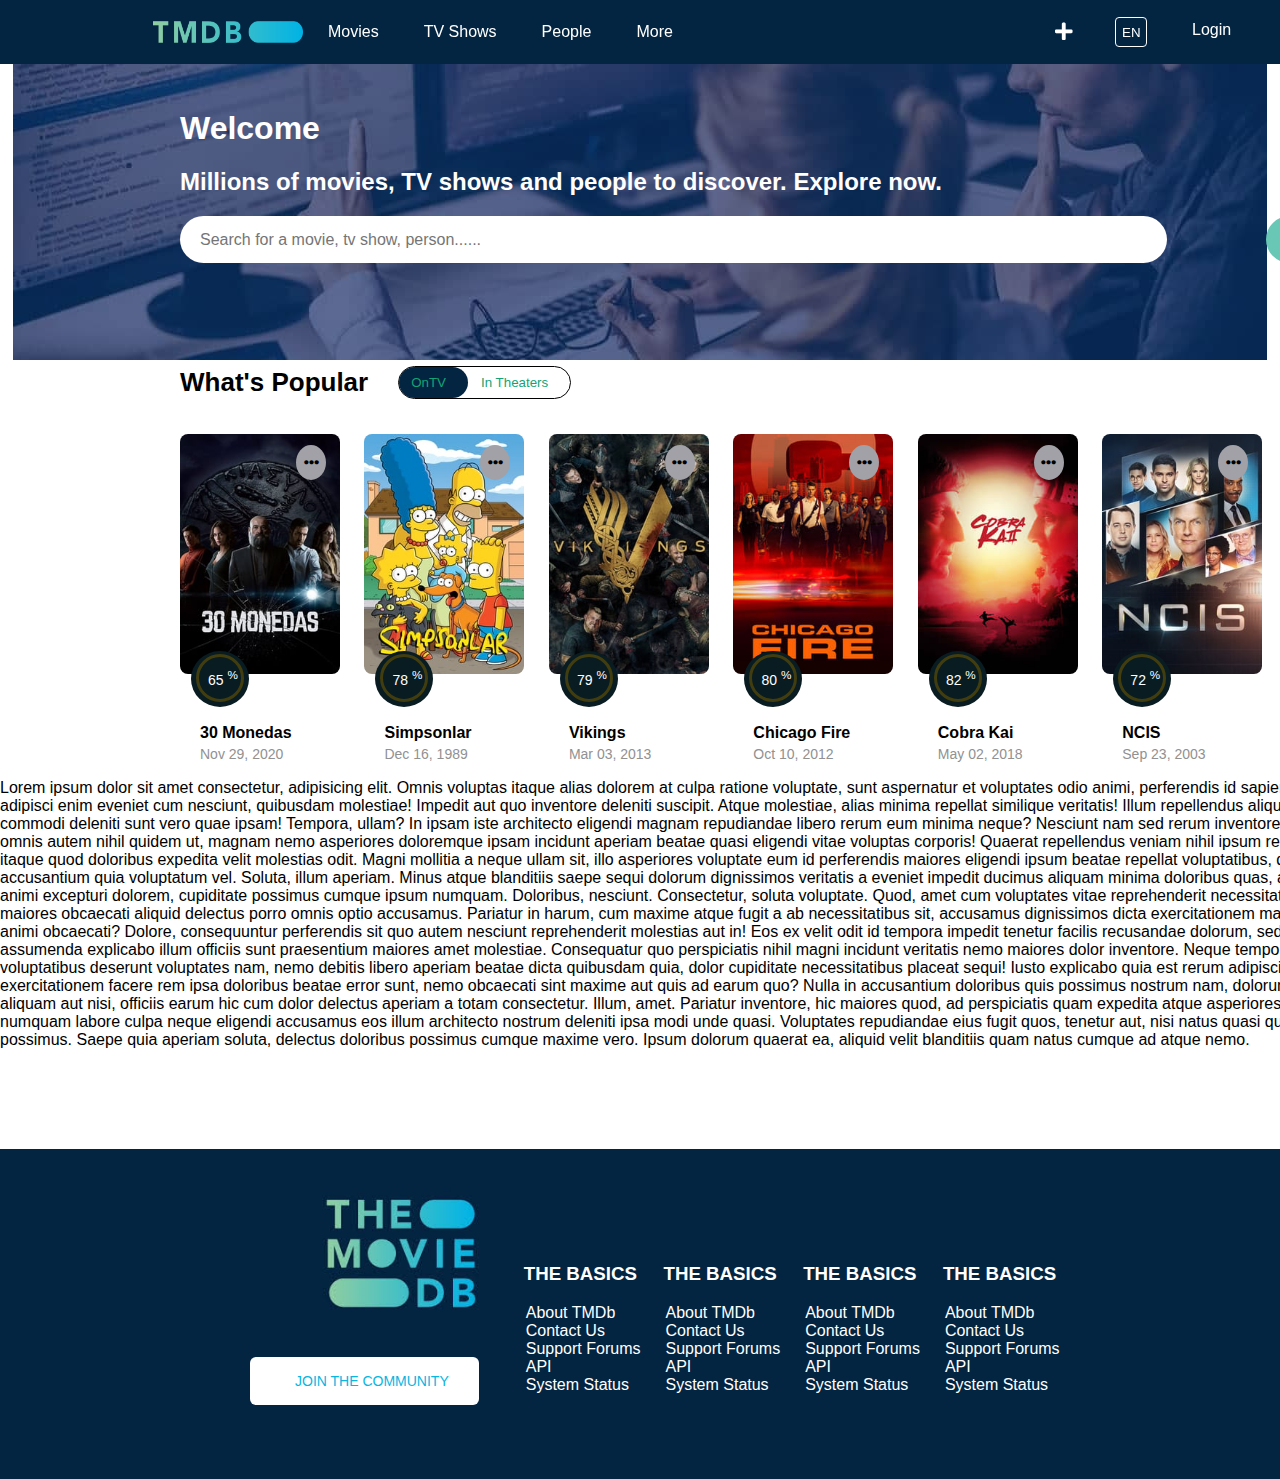
==== commit d33dc02b: "footer added" ====
--- a/index.html
+++ b/index.html
@@ -13,8 +13,8 @@
     <div class="container">
         <div class="header" id="navbar">
             <div class="header__logo">
-                <a href="#">
-                    <img src="images/logo.png" alt="">
+                <a href=" #">
+                    <img src="images/logo.png" alt="" onclick="backImg()">
                 </a>
             </div>
             <div class="header__left">
@@ -64,7 +64,17 @@
                 </i>
             </div>
         </div>
-        <div class="back">
+        <div class="back" id="back__img-one">
+            <h1>Welcome</h1>
+            <h2>Millions of movies, TV shows and people to discover. Explore now.</h2>
+            <div class="back__input">
+                <input type="text" placeholder="Search for a movie, tv show, person......">
+            </div>
+            <div class="back__search">
+                <button type="button">Search</button>
+            </div>
+        </div>
+        <div class="back" id="back__img-two">
             <h1>Welcome</h1>
             <h2>Millions of movies, TV shows and people to discover. Explore now.</h2>
             <div class="back__input">
@@ -1141,37 +1151,99 @@
                 <p>Sep 23, 2016</p>
             </div>
         </div>
+        <p>Lorem ipsum dolor sit amet consectetur, adipisicing elit. Omnis voluptas itaque alias dolorem at culpa
+            ratione voluptate, sunt aspernatur et voluptates odio animi, perferendis id sapiente fugit esse provident
+            adipisci enim eveniet cum nesciunt, quibusdam molestiae! Impedit aut quo inventore deleniti suscipit. Atque
+            molestiae, alias minima repellat similique veritatis! Illum repellendus aliquid tempora dolorum commodi
+            deleniti sunt vero quae ipsam! Tempora, ullam? In ipsam iste architecto eligendi magnam repudiandae libero
+            rerum eum minima neque? Nesciunt nam sed rerum inventore architecto blanditiis iure omnis autem nihil quidem
+            ut, magnam nemo asperiores doloremque ipsam incidunt aperiam beatae quasi eligendi vitae voluptas corporis!
+            Quaerat repellendus veniam nihil ipsum rerum itaque! Quasi alias itaque quod doloribus expedita velit
+            molestias odit. Magni mollitia a neque ullam sit, illo asperiores voluptate eum id perferendis maiores
+            eligendi ipsum beatae repellat voluptatibus, quod recusandae accusantium quia voluptatum vel. Soluta, illum
+            aperiam. Minus atque blanditiis saepe sequi dolorum dignissimos veritatis a eveniet impedit ducimus aliquam
+            minima doloribus quas, aliquid quos pariatur in animi excepturi dolorem, cupiditate possimus cumque ipsum
+            numquam. Doloribus, nesciunt. Consectetur, soluta voluptate. Quod, amet cum voluptates vitae reprehenderit
+            necessitatibus labore ut repellendus maiores obcaecati aliquid delectus porro omnis optio accusamus.
+            Pariatur in harum, cum maxime atque fugit a ab necessitatibus sit, accusamus dignissimos dicta
+            exercitationem maiores at dolores ratione animi obcaecati? Dolore, consequuntur perferendis sit quo autem
+            nesciunt reprehenderit molestias aut in! Eos ex velit odit id tempora impedit tenetur facilis recusandae
+            dolorum, sed laudantium rem fuga assumenda explicabo illum officiis sunt praesentium maiores amet molestiae.
+            Consequatur quo perspiciatis nihil magni incidunt veritatis nemo maiores dolor inventore. Neque tempora
+            asperiores et, reiciendis voluptatibus deserunt voluptates nam, nemo debitis libero aperiam beatae dicta
+            quibusdam quia, dolor cupiditate necessitatibus placeat sequi! Iusto explicabo quia est rerum adipisci alias
+            architecto exercitationem facere rem ipsa doloribus beatae error sunt, nemo obcaecati sint maxime aut quis
+            ad earum quo? Nulla in accusantium doloribus quis possimus nostrum nam, dolorum, asperiores vitae incidunt
+            aliquam aut nisi, officiis earum hic cum dolor delectus aperiam a totam consectetur. Illum, amet. Pariatur
+            inventore, hic maiores quod, ad perspiciatis quam expedita atque asperiores obcaecati minima numquam labore
+            culpa neque eligendi accusamus eos illum architecto nostrum deleniti ipsa modi unde quasi. Voluptates
+            repudiandae eius fugit quos, tenetur aut, nisi natus quasi quis deserunt quisquam possimus. Saepe quia
+            aperiam soluta, delectus doloribus possimus cumque maxime vero. Ipsum dolorum quaerat ea, aliquid velit
+            blanditiis quam natus cumque ad atque nemo.</p>
+
+        <div class="footer">
+            <div class="footer__logo">
+                <div><img src="images/logo2.jpg" alt=""></div>
+                <div><button type="button"><a href="#">JOIN THE COMMUNITY</a></button></div>
+            </div>
+            <div class="footer__menu">
+                <div>
+                    <h3>THE BASICS</h3>
+                </div>
+                <div><a href="">About TMDb</a>
+                </div>
+                <div><a href="">Contact Us</a>
+                </div>
+                <div><a href="">Support Forums</a></div>
+                <div><a href="">API</a>
+                </div>
+                <div><a href="">System Status</a>
+                </div>
+            </div>
+            <div class="footer__menu">
+                <div>
+                    <h3>THE BASICS</h3>
+                </div>
+                <div><a href="">About TMDb</a>
+                </div>
+                <div><a href="">Contact Us</a>
+                </div>
+                <div><a href="">Support Forums</a></div>
+                <div><a href="">API</a>
+                </div>
+                <div><a href="">System Status</a>
+                </div>
+            </div>
+            <div class="footer__menu">
+                <div>
+                    <h3>THE BASICS</h3>
+                </div>
+                <div><a href="">About TMDb</a>
+                </div>
+                <div><a href="">Contact Us</a>
+                </div>
+                <div><a href="">Support Forums</a></div>
+                <div><a href="">API</a>
+                </div>
+                <div><a href="">System Status</a>
+                </div>
+            </div>
+            <div class="footer__menu">
+                <div>
+                    <h3>THE BASICS</h3>
+                </div>
+                <div><a href="">About TMDb</a>
+                </div>
+                <div><a href="">Contact Us</a>
+                </div>
+                <div><a href="">Support Forums</a></div>
+                <div><a href="">API</a>
+                </div>
+                <div><a href="">System Status</a>
+                </div>
+            </div>
+        </div>
     </div>
-
-    <p>Lorem ipsum dolor sit amet consectetur, adipisicing elit. Omnis voluptas itaque alias dolorem at culpa
-        ratione voluptate, sunt aspernatur et voluptates odio animi, perferendis id sapiente fugit esse provident
-        adipisci enim eveniet cum nesciunt, quibusdam molestiae! Impedit aut quo inventore deleniti suscipit. Atque
-        molestiae, alias minima repellat similique veritatis! Illum repellendus aliquid tempora dolorum commodi
-        deleniti sunt vero quae ipsam! Tempora, ullam? In ipsam iste architecto eligendi magnam repudiandae libero
-        rerum eum minima neque? Nesciunt nam sed rerum inventore architecto blanditiis iure omnis autem nihil quidem
-        ut, magnam nemo asperiores doloremque ipsam incidunt aperiam beatae quasi eligendi vitae voluptas corporis!
-        Quaerat repellendus veniam nihil ipsum rerum itaque! Quasi alias itaque quod doloribus expedita velit
-        molestias odit. Magni mollitia a neque ullam sit, illo asperiores voluptate eum id perferendis maiores
-        eligendi ipsum beatae repellat voluptatibus, quod recusandae accusantium quia voluptatum vel. Soluta, illum
-        aperiam. Minus atque blanditiis saepe sequi dolorum dignissimos veritatis a eveniet impedit ducimus aliquam
-        minima doloribus quas, aliquid quos pariatur in animi excepturi dolorem, cupiditate possimus cumque ipsum
-        numquam. Doloribus, nesciunt. Consectetur, soluta voluptate. Quod, amet cum voluptates vitae reprehenderit
-        necessitatibus labore ut repellendus maiores obcaecati aliquid delectus porro omnis optio accusamus.
-        Pariatur in harum, cum maxime atque fugit a ab necessitatibus sit, accusamus dignissimos dicta
-        exercitationem maiores at dolores ratione animi obcaecati? Dolore, consequuntur perferendis sit quo autem
-        nesciunt reprehenderit molestias aut in! Eos ex velit odit id tempora impedit tenetur facilis recusandae
-        dolorum, sed laudantium rem fuga assumenda explicabo illum officiis sunt praesentium maiores amet molestiae.
-        Consequatur quo perspiciatis nihil magni incidunt veritatis nemo maiores dolor inventore. Neque tempora
-        asperiores et, reiciendis voluptatibus deserunt voluptates nam, nemo debitis libero aperiam beatae dicta
-        quibusdam quia, dolor cupiditate necessitatibus placeat sequi! Iusto explicabo quia est rerum adipisci alias
-        architecto exercitationem facere rem ipsa doloribus beatae error sunt, nemo obcaecati sint maxime aut quis
-        ad earum quo? Nulla in accusantium doloribus quis possimus nostrum nam, dolorum, asperiores vitae incidunt
-        aliquam aut nisi, officiis earum hic cum dolor delectus aperiam a totam consectetur. Illum, amet. Pariatur
-        inventore, hic maiores quod, ad perspiciatis quam expedita atque asperiores obcaecati minima numquam labore
-        culpa neque eligendi accusamus eos illum architecto nostrum deleniti ipsa modi unde quasi. Voluptates
-        repudiandae eius fugit quos, tenetur aut, nisi natus quasi quis deserunt quisquam possimus. Saepe quia
-        aperiam soluta, delectus doloribus possimus cumque maxime vero. Ipsum dolorum quaerat ea, aliquid velit
-        blanditiis quam natus cumque ad atque nemo.</p>
 
 
 
--- a/main.css
+++ b/main.css
@@ -126,6 +126,10 @@
   padding: 80px 0 0 0;
   position: absolute;
   margin-top: -370px;
+}
+#back__img-two{
+  display: none;
+  background-image: url(./images/back2.jpeg);
 }
 .back h1{
   color: white;
@@ -336,3 +340,50 @@
   transform: translate(-1px, -34px);
   background: none;
 }
+.footer{
+  width: 1268px;
+  background-color: #032541;
+  margin-top: 100px;
+  padding: 10px 0 0 250px;
+  text-align: center;
+  height: 320px;
+  display: flex;
+  justify-content: flex-start;
+  align-items: center;
+}
+.footer__logo{
+  display: inline-block;
+  text-align: right;
+  margin-right: -50px;
+}
+.footer__logo img{
+  width: 200px;
+  height: 200px;
+  margin-top: -80px;
+}
+.footer__logo button a{
+  color: #09B5E1;
+  font-size: 14px;
+}
+.footer__logo button{
+  background-color: white;
+  border: none;
+  border-radius: 6px;
+  margin-right: 52px;
+  padding: 1rem 0;
+}
+.footer__menu{
+  text-align: left;
+  display: inline-block;
+  margin-right: -50px;
+}
+.footer__menu h3{
+  color: white;
+  margin-left: 43px;
+  margin-bottom: 0 px;
+}
+.footer__menu a{
+  text-decoration: none;
+  color: white;
+
+}